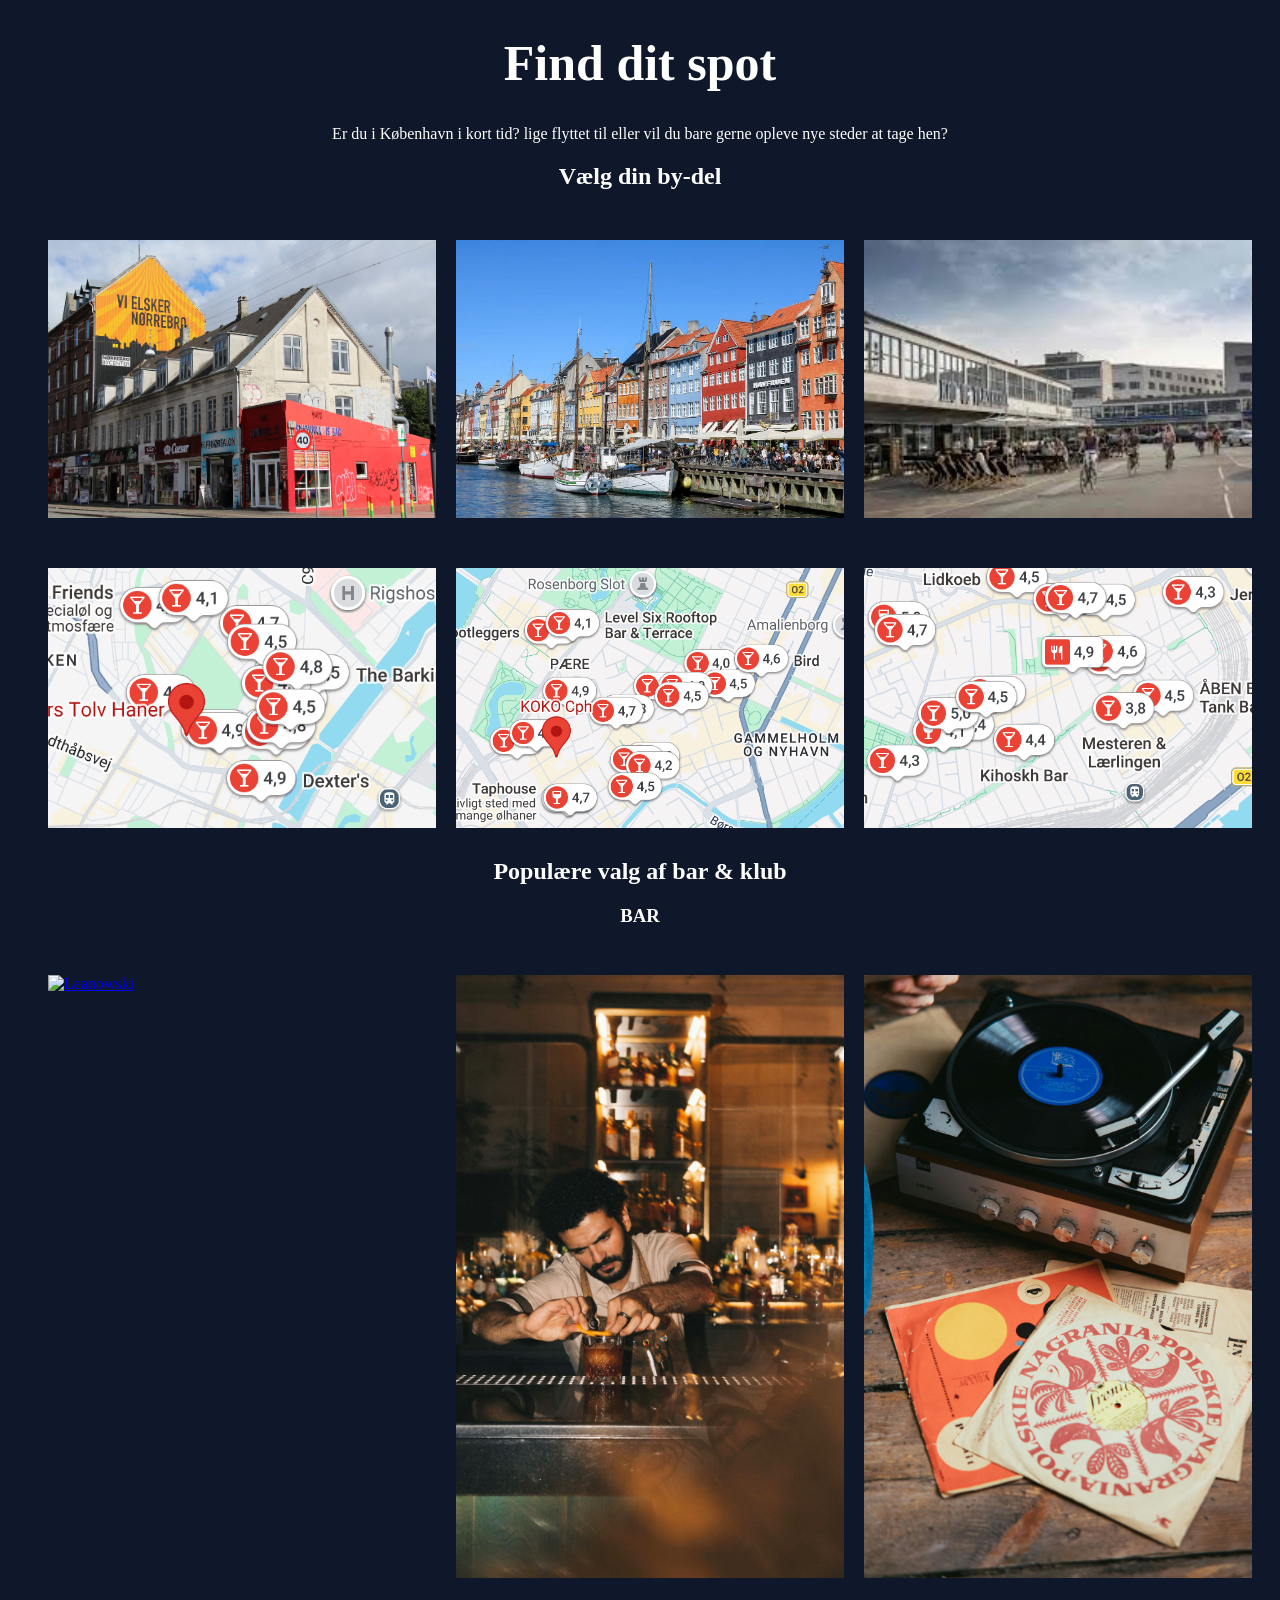
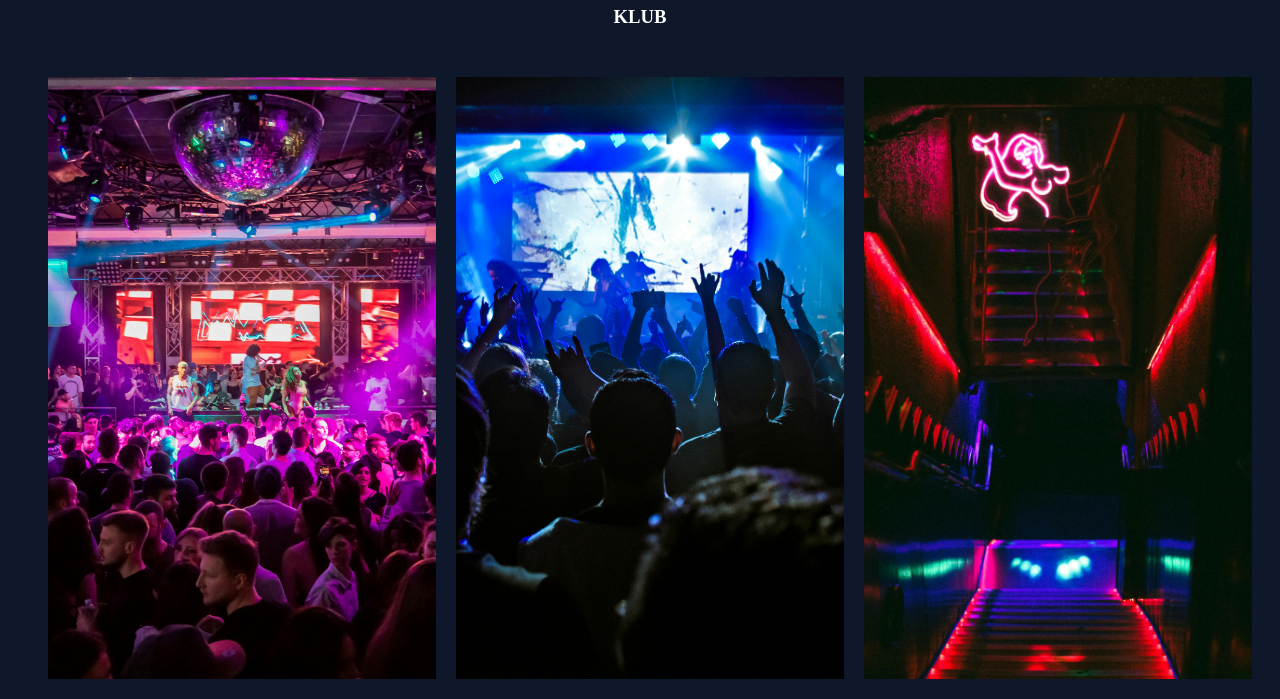
==== index.html @ 057eb685 "first commit" ====
<!doctype html>
<html lang="en">
  <head>
    <meta charset="UTF-8" />
    <meta name="viewport" content="width=device-width, initial-scale=1.0" />
    <link rel="stylesheet" href="./css/generelt.css" />
    <title>Baroverblikforside</title>
  </head>
  <body class="index">
    <header></header>
    <main>
      <div>
        <h1>Find dit spot</h1>
        <p>Er du i København i kort tid? lige flyttet til eller vil du bare gerne opleve nye steder at tage hen?</p>
      </div>
      <h2>Vælg din by-del</h2>
      <div class="grid-1-1-1">
        <div>
          <a href="barellerklubnørrebro.html"><img src="img/bydele/nørrebrobillede.webp" alt="Nørrebro" /></a>
        </div>
        <div>
          <a href="barellerklubindre.html"><img src="img/bydele/Indreby.webp" alt="Indre-by" /></a>
        </div>
        <div>
          <a href="barellerklubvesterbro.html"><img src="img/bydele/Vesterbro.webp" alt="Vesterbro" /></a>
        </div>
      </div>
      <div class="grid-1-1-1">
        <div>
          <img src="img/mapsbilleder/Nørrebromaps.webp" alt="nørrebromaps" />
        </div>
        <div>
          <img src="img/mapsbilleder/indremaps.webp" alt="indremaps" />
        </div>
        <div>
          <img src="img/mapsbilleder/vesterbromps.webp" alt="vesterbromaps" />
        </div>
      </div>
      <h2>Populære valg af bar & klub</h2>
      <h3>BAR</h3>
      <div class="grid-1-1-1">
        <div>
          <a href="barnørrebro.html"><img src="img/barer-Nørrebro /Leanowskibar.webp" alt="Leanowski" /></a>
        </div>
        <div>
          <a href="barindre.html"><img src="img/barer-indreby/DanTurrelbar.webp" alt="Dan Turrel" /></a>
        </div>
        <div>
          <a href="barvesterbro.html"><img src="img/barer-Vesterbro/BodegaDanza.webp" alt="Bodega Danza" /></a>
        </div>
      </div>
      <h3>KLUB</h3>
      <div class="grid-1-1-1">
        <div>
          <a href="klubnørrebro.html"><img src="img/klubber-Nørrebro/Gurden.webp" alt="Gurden" /></a>
        </div>
        <div>
          <a href="klubindre.html"><img src="img/klubber-Indre/Arch.webp" alt="Arch" /></a>
        </div>
        <div>
          <a href="klubvesterbro.html"><img src="img/klubber-Vesterbro/Baggen Klub.webp" alt="Baggen" /></a>
        </div>
      </div>
    </main>
    <footer></footer>
  </body>
</html>
---- css/generelt.css ----
body {
}
text {
  font-family: "Gill Sans", "Gill Sans MT", Calibri, "Trebuchet MS", sans-serif;
}
nav a {
  display: grid;
  justify-self: center;
  text-decoration: none;
  color: white;
  background-color: black;
}
img {
  width: 25%;
}
.index {
  background-color: #0f172a;
}
p {
  color: white;
  text-align: center;
}
h1 {
  color: white;
  font-family: "Times New Roman", Times, serif;
}
h2 {
  color: white;
  text-align: center;
}
h3 {
  color: white;
  text-align: center;
}
li {
  color: white;
}
.grid-1-1-1 {
  display: grid;
  grid-template-columns: 1fr 1fr 1fr;
  margin: 10px;
  padding: 10px;
  box-sizing: border-box;
  object-position: center center;
}
.grid-1-1-1 img {
  width: 100%;
  height: 100%;
  display: block;
  object-fit: cover;
  box-sizing: border-box;
  margin: 10px;
  padding: 10px;
  object-position: center center;
}
.grid-1-1 {
  display: grid;
  grid-template-columns: 1fr 1fr;
  box-sizing: border-box;
  object-position: center center;
}
.grid-1-1 img {
  width: 75%;
  height: 75%;
  display: block;
  object-fit: cover;
  box-sizing: border-box;
  object-position: center center;
  margin-left: 80px;
  margin-top: 50px;
}

.barvester {
  display: grid;
  grid-template-columns: 1fr 1fr;
  max-width: 100%;
  max-height: 100%;
  margin-left: 260px;
  margin-bottom: 100px;
  padding: 10px;
}
.barvester img {
  object-position: center center;
  height: 50%;
  width: 50%;
  display: block;
  object-fit: cover;
  box-sizing: border-box;
  object-position: center center;
  filter: brightness(101%);
}

h1 {
  text-align: center;
  font-size: 50px;
}
.vester {
  background-image: url("../img/barer-Vesterbro/cocktail.webp");
  background-size: cover;
  background-position: center;
  min-height: 100vh;
}
.nørre {
  background-image: url("../img/bydele/pool.webp");
  background-size: cover;
  background-position: center;
  min-height: 100vh;
}
.indre {
  background-image: url("../img/bydele/Drink.webp");
  background-size: cover;
  background-position: center;
  min-height: 100vh;
}

.indreklub {
  background-image: url("../img/bydele/Klubbillede\ indre.jpg");
  background-size: cover;
  background-position: center;
  min-height: 100vh;
}
.indreklub img {
  width: 300px;
}
.klubn {
  display: grid;
  grid-template-columns: 1fr 1fr;
  max-width: 100%;
  max-height: 100%;
  margin-left: 150px;
  margin-top: 100px;
  margin-bottom: 100px;
  padding: 10px;
}
.klubn img {
  object-position: center center;
  height: 75%;
  width: 75%;
  display: block;
  object-fit: cover;
  box-sizing: border-box;
  object-position: center center;
}
.klubv {
  display: grid;
  grid-template-columns: 1fr 1fr;
  max-width: 75%;
  max-height: 75%;
  margin-left: 220px;
  margin-top: 100px;
  margin-bottom: 50px;
  padding: 10px;
  gap: 150px;
}
.klubv img {
  object-position: center center;
  height: 75%;
  width: 75%;
  display: block;
  object-fit: cover;
  box-sizing: border-box;
  object-position: center center;
}
.klubnørre {
  background-image: url("../img/bydele/Clubvibes.webp");
  background-size: cover;
  background-position: center;
  min-height: 100vh;
}
.klubvester {
  background-image: url("../img/bydele/vesterbroklub.webp");
  background-size: cover;
  background-position: center;
  min-height: 100vh;
}
@media (min-width: 800px) {
}
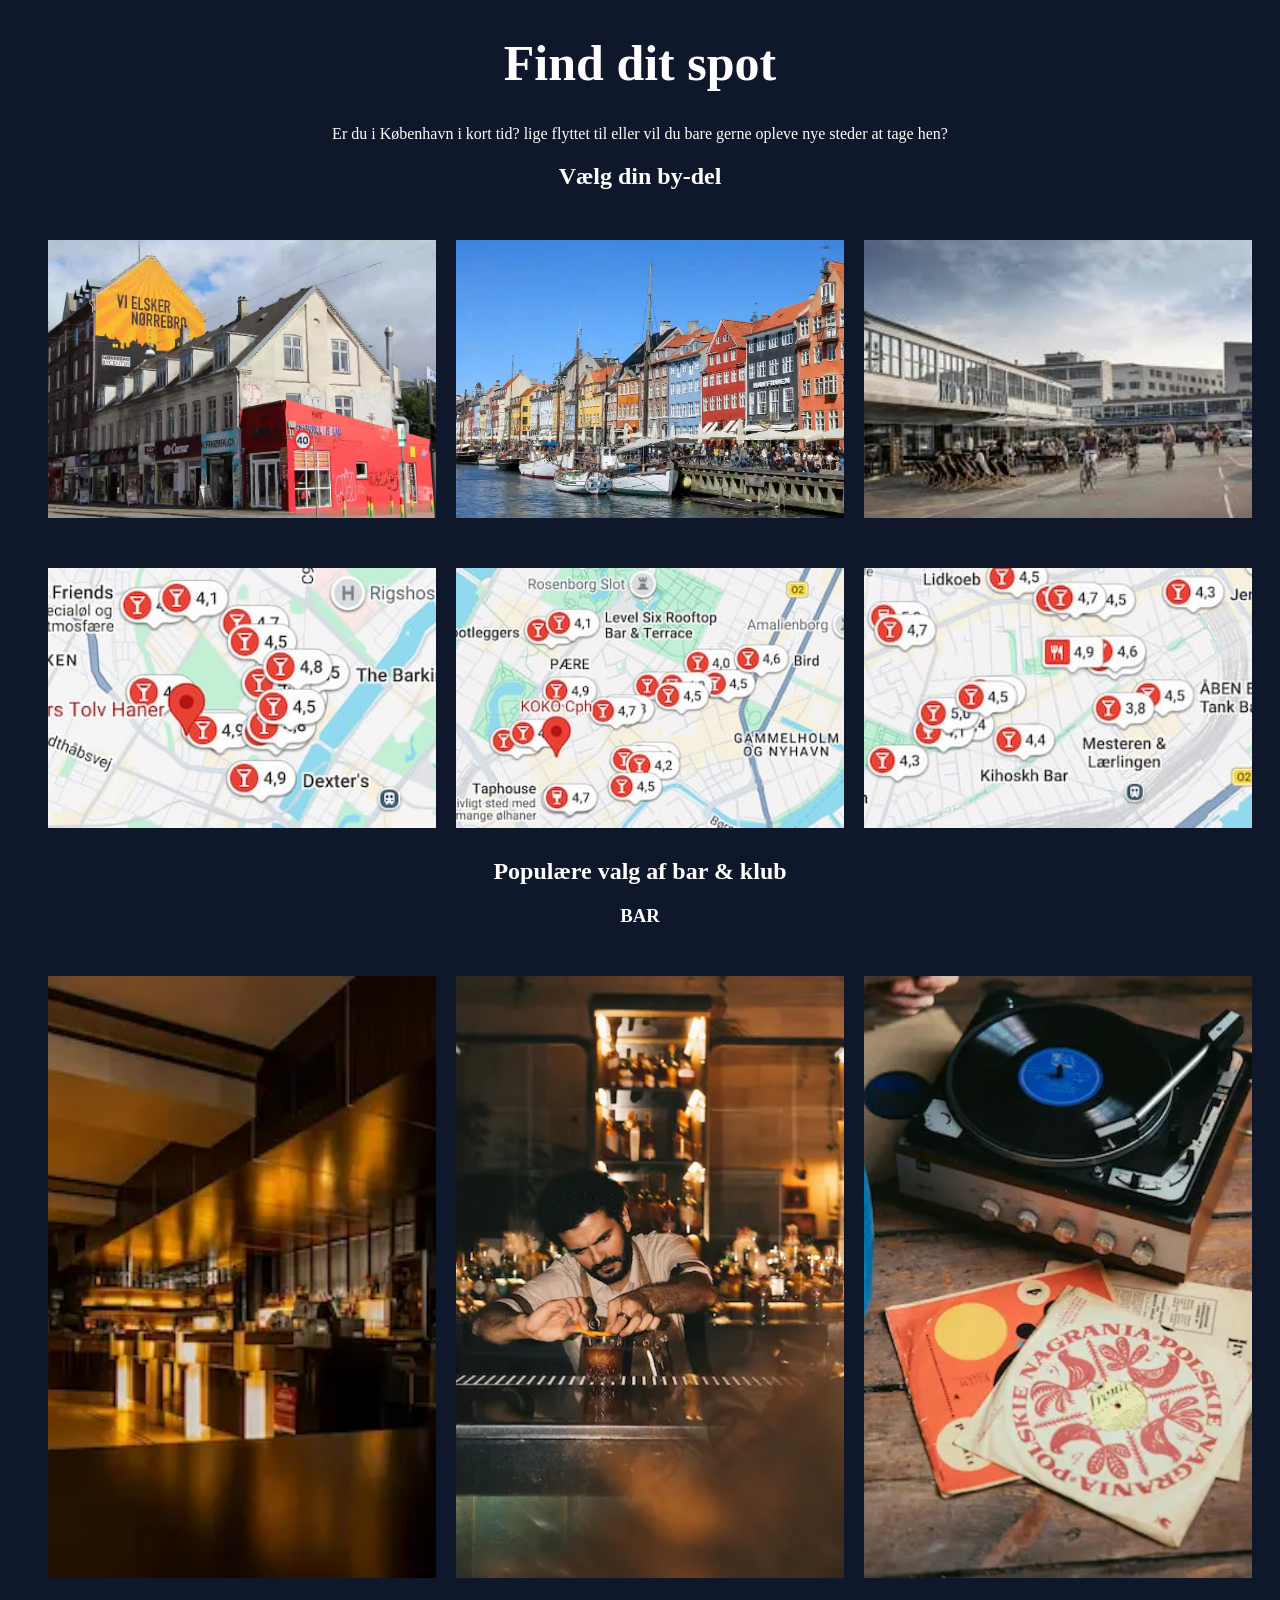
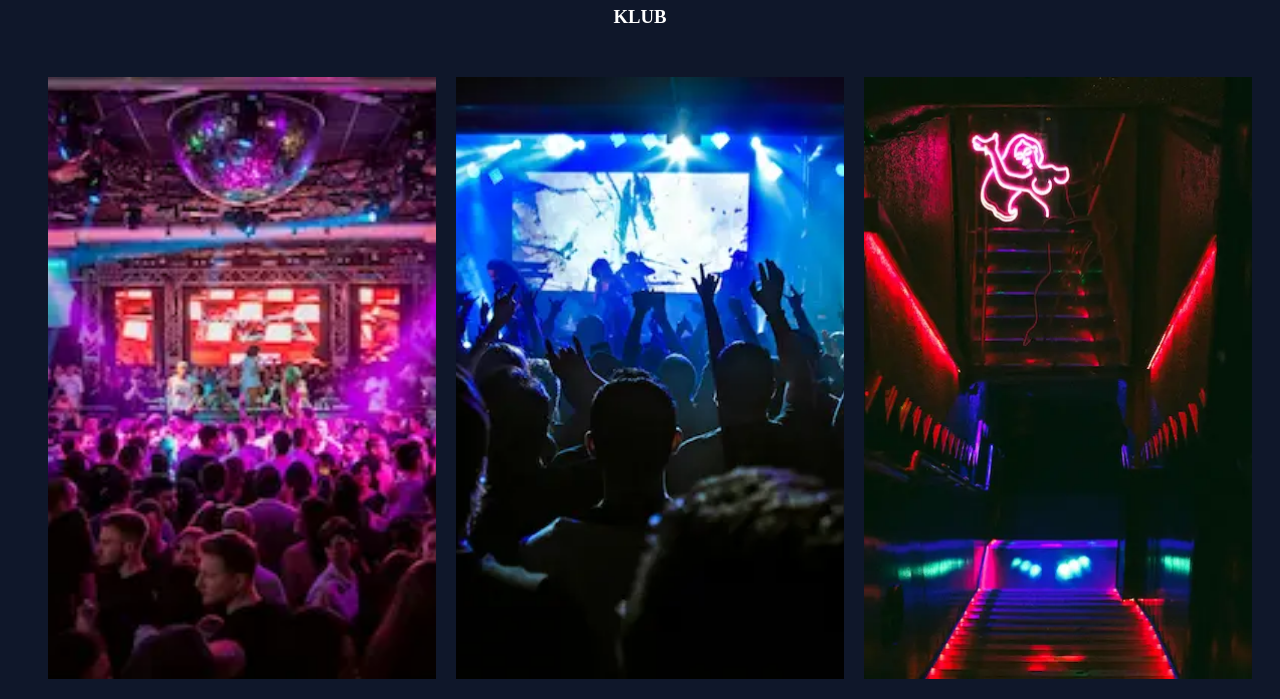
==== commit 92786191: "commit" ====
--- a/index.html
+++ b/index.html
@@ -58,7 +58,7 @@
           <a href="klubindre.html"><img src="img/klubber-Indre/Arch.webp" alt="Arch" /></a>
         </div>
         <div>
-          <a href="klubvesterbro.html"><img src="img/klubber-Vesterbro/Baggen Klub.webp" alt="Baggen" /></a>
+          <a href="klubvesterbro.html"><img src="img/klubber-Vesterbro/BaggenKlub.webp" alt="Baggen" /></a>
         </div>
       </div>
     </main>
--- a/css/generelt.css
+++ b/css/generelt.css
@@ -1,5 +1,3 @@
-body {
-}
 text {
   font-family: "Gill Sans", "Gill Sans MT", Calibri, "Trebuchet MS", sans-serif;
 }
@@ -66,7 +64,7 @@
   object-fit: cover;
   box-sizing: border-box;
   object-position: center center;
-  margin-left: 80px;
+  margin-left: 30px;
   margin-top: 50px;
 }
 
@@ -95,7 +93,7 @@
   font-size: 50px;
 }
 .vester {
-  background-image: url("../img/barer-Vesterbro/cocktail.webp");
+  background-image: url("../img/bydele/cocktail.webp");
   background-size: cover;
   background-position: center;
   min-height: 100vh;
@@ -114,7 +112,7 @@
 }
 
 .indreklub {
-  background-image: url("../img/bydele/Klubbillede\ indre.jpg");
+  background-image: url("../img/bydele/Klubbillede\ indre.webp");
   background-size: cover;
   background-position: center;
   min-height: 100vh;
@@ -174,4 +172,14 @@
   min-height: 100vh;
 }
 @media (min-width: 800px) {
+  .grid-1-1 img {
+    width: 75%;
+    height: 75%;
+    display: block;
+    object-fit: cover;
+    box-sizing: border-box;
+    object-position: center center;
+    margin-left: 80px;
+    margin-top: 50px;
+  }
 }
